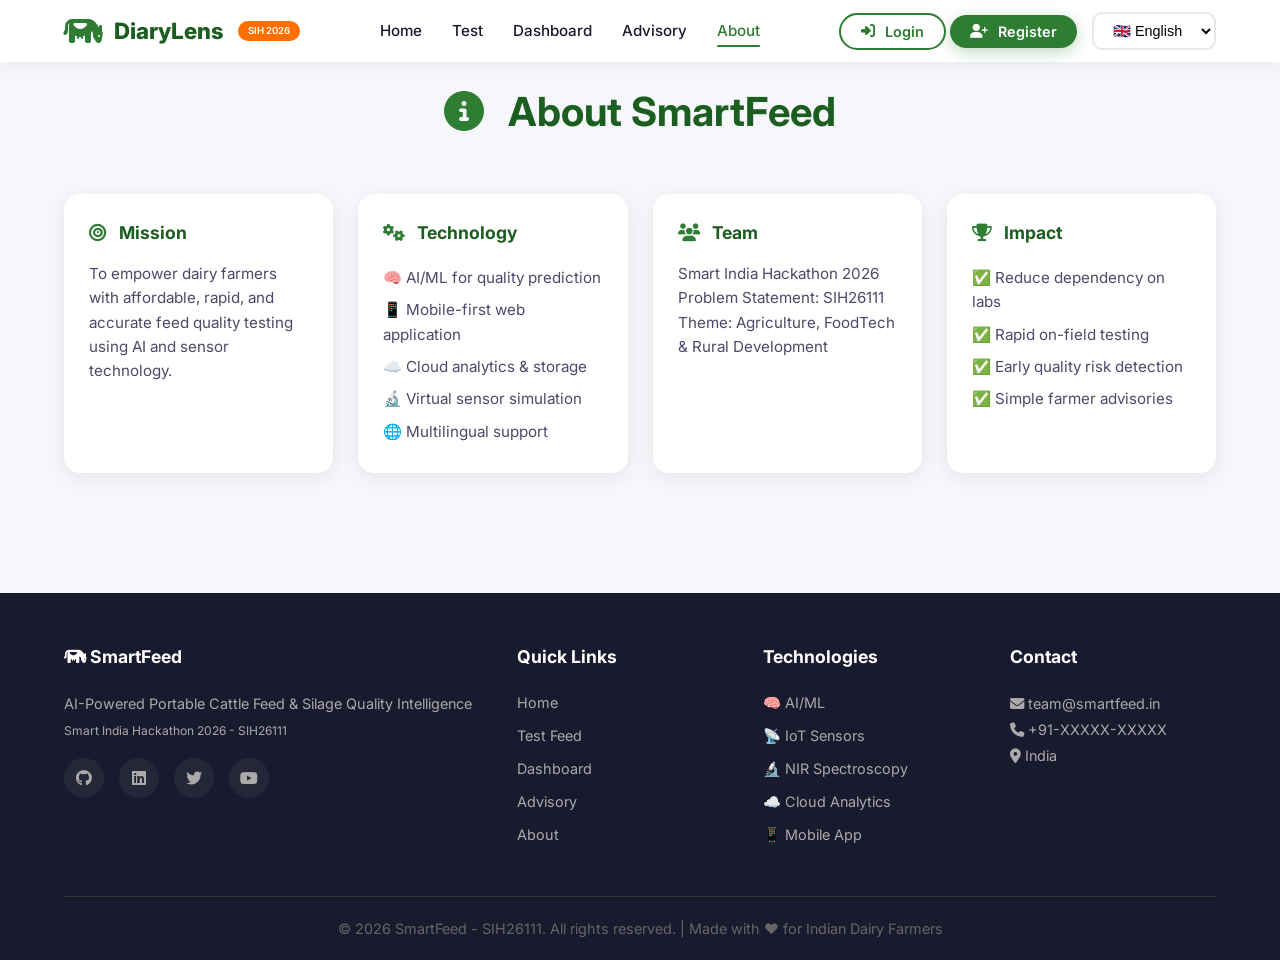
==== about.html @ 50cbd3c6 "Updated frontend pages and styling" ====
<!DOCTYPE html>
<html lang="en">
<head>
    <meta charset="UTF-8" />
    <meta name="viewport" content="width=device-width, initial-scale=1.0"/>
    <title>About - SmartFeed</title>
    <link rel="stylesheet" href="https://cdnjs.cloudflare.com/ajax/libs/font-awesome/6.5.0/css/all.min.css"/>
    <link href="https://fonts.googleapis.com/css2?family=Inter:wght@400;500;600;700;800&display=swap" rel="stylesheet"/>
    <link rel="stylesheet" href="css/style.css"/>
</head>
<body>
    <nav class="navbar" id="navbar">
        <div class="nav-container">
            <div class="nav-logo">
                <i class="fas fa-cow"></i>
                <span>DiaryLens</span>
                <span class="badge">SIH 2026</span>
            </div>
            <ul class="nav-menu">
                <li><a href="index.html" data-i18n="nav_home"><i class="fas fa-home"></i> Home</a></li>
                <li><a href="test.html" data-i18n="nav_test"><i class="fas fa-flask"></i> Test</a></li>
                <li><a href="dashboard.html" data-i18n="nav_dashboard"><i class="fas fa-chart-pie"></i> Dashboard</a></li>
                <li><a href="reports.html" data-i18n="nav_advisory"><i class="fas fa-list-check"></i> Advisory</a></li>
                <li><a href="about.html" class="active" data-i18n="nav_about"><i class="fas fa-info-circle"></i> About</a></li>
            </ul>
            <div class="nav-right">
                <div class="auth-buttons" id="authButtons">
                    <button onclick="showLoginModal()" class="btn-secondary" style="padding: 8px 20px; font-size: 0.9rem;">
                        <i class="fas fa-sign-in-alt"></i> <span data-i18n="login">Login</span>
                    </button>
                    <button onclick="showRegisterModal()" class="btn-primary" style="padding: 8px 20px; font-size: 0.9rem;">
                        <i class="fas fa-user-plus"></i> <span data-i18n="register">Register</span>
                    </button>
                </div>
                <div class="auth-buttons" id="authUserInfo" style="display: none;">
                    <span id="userNameDisplay" style="font-weight: 600; color: var(--primary-dark);">
                        <i class="fas fa-user-circle"></i> <span id="userNameText"></span>
                    </span>
                    <button onclick="logoutUser()" class="btn-secondary" style="padding: 8px 20px; font-size: 0.9rem; background: #ffcdd2; color: #c62828; border-color: #c62828;">
                        <i class="fas fa-sign-out-alt"></i> <span data-i18n="logout">Logout</span>
                    </button>
                </div>
                <div class="language-selector">
                    <select id="languageSelect">
                        <option value="en">🇬🇧 English</option>
                        <option value="hi">🇮🇳 हिंदी</option>
                        <option value="ta">🇮🇳 தமிழ்</option>
                        <option value="te">🇮🇳 తెలుగు</option>
                        <option value="mr">🇮🇳 मराठी</option>
                    </select>
                </div>
                <button class="nav-toggle" id="navToggle">
                    <i class="fas fa-bars"></i>
                </button>
            </div>
        </div>
    </nav>

    <section id="about" class="about-section">
        <h2 class="section-title"><i class="fas fa-info-circle"></i> <span data-i18n="about_title">About SmartFeed</span></h2>
        <div class="about-content">
            <div class="about-grid">
                <div class="about-card">
                    <h3><i class="fas fa-bullseye"></i> <span data-i18n="about_mission">Mission</span></h3>
                    <p data-i18n="about_mission_text">To empower dairy farmers with affordable, rapid, and accurate feed quality testing using AI and sensor technology.</p>
                </div>
                <div class="about-card">
                    <h3><i class="fas fa-cogs"></i> <span data-i18n="about_technology">Technology</span></h3>
                    <ul>
                        <li>🧠 AI/ML for quality prediction</li>
                        <li>📱 Mobile-first web application</li>
                        <li>☁️ Cloud analytics & storage</li>
                        <li>🔬 Virtual sensor simulation</li>
                        <li>🌐 Multilingual support</li>
                    </ul>
                </div>
                <div class="about-card">
                    <h3><i class="fas fa-users"></i> <span data-i18n="about_team">Team</span></h3>
                    <p>Smart India Hackathon 2026<br>
                    Problem Statement: SIH26111<br>
                    Theme: Agriculture, FoodTech & Rural Development</p>
                </div>
                <div class="about-card">
                    <h3><i class="fas fa-trophy"></i> <span data-i18n="about_impact">Impact</span></h3>
                    <ul>
                        <li>✅ Reduce dependency on labs</li>
                        <li>✅ Rapid on-field testing</li>
                        <li>✅ Early quality risk detection</li>
                        <li>✅ Simple farmer advisories</li>
                    </ul>
                </div>
            </div>
        </div>
    </section>

    <!-- LOGIN / REGISTER MODALS -->
    <div id="loginModal" style="display: none; position: fixed; top: 0; left: 0; width: 100%; height: 100%; background: rgba(0,0,0,0.5); z-index: 9999; justify-content: center; align-items: center;">
        <div style="background: white; padding: 30px; border-radius: 16px; max-width: 400px; width: 90%; box-shadow: 0 20px 60px rgba(0,0,0,0.3);">
            <h3 style="margin-bottom: 20px; color: var(--primary-dark);"><i class="fas fa-sign-in-alt" style="color: var(--primary);"></i> Login</h3>
            <input type="text" id="loginUsername" placeholder="Username" style="width: 100%; padding: 12px; margin-bottom: 12px; border: 2px solid #ddd; border-radius: 8px; font-size: 1rem;">
            <input type="password" id="loginPassword" placeholder="Password" style="width: 100%; padding: 12px; margin-bottom: 20px; border: 2px solid #ddd; border-radius: 8px; font-size: 1rem;">
            <button onclick="handleLogin()" class="btn-primary" style="width: 100%; justify-content: center;">Login</button>
            <button onclick="closeLoginModal()" style="width: 100%; margin-top: 10px; padding: 12px; border: none; background: #f5f5f5; border-radius: 8px; cursor: pointer; font-weight: 600;">Cancel</button>
        </div>
    </div>

    <div id="registerModal" style="display: none; position: fixed; top: 0; left: 0; width: 100%; height: 100%; background: rgba(0,0,0,0.5); z-index: 9999; justify-content: center; align-items: center;">
        <div style="background: white; padding: 30px; border-radius: 16px; max-width: 400px; width: 90%; box-shadow: 0 20px 60px rgba(0,0,0,0.3);">
            <h3 style="margin-bottom: 20px; color: var(--primary-dark);"><i class="fas fa-user-plus" style="color: var(--primary);"></i> Register</h3>
            <input type="text" id="regUsername" placeholder="Username *" style="width: 100%; padding: 12px; margin-bottom: 12px; border: 2px solid #ddd; border-radius: 8px; font-size: 1rem;">
            <input type="email" id="regEmail" placeholder="Email *" style="width: 100%; padding: 12px; margin-bottom: 12px; border: 2px solid #ddd; border-radius: 8px; font-size: 1rem;">
            <input type="text" id="regFullName" placeholder="Full Name" style="width: 100%; padding: 12px; margin-bottom: 12px; border: 2px solid #ddd; border-radius: 8px; font-size: 1rem;">
            <input type="password" id="regPassword" placeholder="Password *" style="width: 100%; padding: 12px; margin-bottom: 20px; border: 2px solid #ddd; border-radius: 8px; font-size: 1rem;">
            <button onclick="handleRegister()" class="btn-primary" style="width: 100%; justify-content: center;">Register</button>
            <button onclick="closeRegisterModal()" style="width: 100%; margin-top: 10px; padding: 12px; border: none; background: #f5f5f5; border-radius: 8px; cursor: pointer; font-weight: 600;">Cancel</button>
        </div>
    </div>

    <footer>
        <div class="footer-content">
            <div class="footer-section">
                <h4><i class="fas fa-cow"></i> SmartFeed</h4>
                <p>AI-Powered Portable Cattle Feed &amp; Silage Quality Intelligence</p>
                <p><small>Smart India Hackathon 2026 - SIH26111</small></p>
                <div class="social-links">
                    <a href="#"><i class="fab fa-github"></i></a>
                    <a href="#"><i class="fab fa-linkedin"></i></a>
                    <a href="#"><i class="fab fa-twitter"></i></a>
                    <a href="#"><i class="fab fa-youtube"></i></a>
                </div>
            </div>
            <div class="footer-section">
                <h4>Quick Links</h4>
                <ul>
                    <li><a href="index.html">Home</a></li>
                    <li><a href="test.html">Test Feed</a></li>
                    <li><a href="dashboard.html">Dashboard</a></li>
                    <li><a href="reports.html">Advisory</a></li>
                    <li><a href="about.html">About</a></li>
                </ul>
            </div>
            <div class="footer-section">
                <h4>Technologies</h4>
                <ul>
                    <li>🧠 AI/ML</li>
                    <li>📡 IoT Sensors</li>
                    <li>🔬 NIR Spectroscopy</li>
                    <li>☁️ Cloud Analytics</li>
                    <li>📱 Mobile App</li>
                </ul>
            </div>
            <div class="footer-section">
                <h4>Contact</h4>
                <p><i class="fas fa-envelope"></i> team@smartfeed.in</p>
                <p><i class="fas fa-phone"></i> +91-XXXXX-XXXXX</p>
                <p><i class="fas fa-map-marker-alt"></i> India</p>
            </div>
        </div>
        <div class="footer-bottom">
            <p>&copy; 2026 SmartFeed - SIH26111. All rights reserved. | Made with ❤️ for Indian Dairy Farmers</p>
        </div>
    </footer>

    <script src="js/languages.js"></script>
    <script src="js/main.js"></script>
</body>
</html>
---- css/style.css ----
/* ============================================
   SMARTFEED - MAIN STYLES
   SIH 2026 - Problem Statement SIH26111
   ============================================ */

/* ----- CSS Variables ----- */
:root {
    --primary: #2e7d32;
    --primary-light: #4caf50;
    --primary-dark: #1b5e20;
    --primary-bg: #e8f5e9;
    --secondary: #ff6f00;
    --secondary-light: #ffb300;
    --danger: #c62828;
    --warning: #e65100;
    --info: #0d47a1;
    --text-dark: #1a1a2e;
    --text-light: #4a4a6a;
    --text-muted: #888;
    --bg-light: #f5f7fa;
    --bg-white: #ffffff;
    --shadow: 0 4px 20px rgba(0, 0, 0, 0.08);
    --shadow-hover: 0 8px 30px rgba(0, 0, 0, 0.15);
    --border-radius: 16px;
    --transition: all 0.3s ease;
    --font-family: 'Inter', -apple-system, BlinkMacSystemFont, 'Segoe UI', sans-serif;
}

/* ----- Reset & Base ----- */
* {
    margin: 0;
    padding: 0;
    box-sizing: border-box;
}

html {
    scroll-behavior: smooth;
}

body {
    font-family: var(--font-family);
    line-height: 1.6;
    color: var(--text-dark);
    background: var(--bg-light);
    overflow-x: hidden;
}

a {
    text-decoration: none;
    color: inherit;
}

/* ----- Scrollbar ----- */
::-webkit-scrollbar {
    width: 8px;
}
::-webkit-scrollbar-track {
    background: var(--bg-light);
}
::-webkit-scrollbar-thumb {
    background: var(--primary-light);
    border-radius: 10px;
}
::-webkit-scrollbar-thumb:hover {
    background: var(--primary);
}

/* ----- Navigation ----- */
.navbar {
    background: rgba(255, 255, 255, 0.95);
    backdrop-filter: blur(10px);
    box-shadow: 0 2px 20px rgba(0, 0, 0, 0.06);
    position: fixed;
    width: 100%;
    top: 0;
    z-index: 1000;
    padding: 0 5%;
    transition: var(--transition);
}

.navbar.scrolled {
    box-shadow: 0 4px 30px rgba(0, 0, 0, 0.1);
}

.nav-container {
    display: flex;
    justify-content: space-between;
    align-items: center;
    padding: 12px 0;
    max-width: 1400px;
    margin: 0 auto;
}

.nav-logo {
    display: flex;
    align-items: center;
    gap: 10px;
    font-size: 1.4rem;
    font-weight: 800;
    color: var(--primary-dark);
}

.nav-logo i {
    font-size: 2rem;
    color: var(--primary);
}

.badge {
    background: var(--secondary);
    color: white;
    font-size: 0.6rem;
    font-weight: 600;
    padding: 2px 10px;
    border-radius: 20px;
    margin-left: 5px;
}

.nav-menu {
    display: flex;
    list-style: none;
    gap: 30px;
    align-items: center;
}

.nav-menu a {
    font-weight: 500;
    color: var(--text-dark);
    transition: var(--transition);
    padding: 5px 0;
    position: relative;
    font-size: 0.95rem;
}

.nav-menu a i {
    margin-right: 6px;
    font-size: 0.85rem;
}

.nav-menu a:hover,
.nav-menu a.active {
    color: var(--primary);
}

.nav-menu a::after {
    content: '';
    position: absolute;
    width: 0;
    height: 2.5px;
    bottom: -2px;
    left: 0;
    background: var(--primary);
    transition: var(--transition);
    border-radius: 10px;
}

.nav-menu a:hover::after,
.nav-menu a.active::after {
    width: 100%;
}

.nav-right {
    display: flex;
    align-items: center;
    gap: 15px;
}

.language-selector select {
    padding: 8px 15px;
    border-radius: 10px;
    border: 2px solid #e8e8e8;
    background: white;
    cursor: pointer;
    font-weight: 500;
    font-size: 0.9rem;
    transition: var(--transition);
}

.language-selector select:hover {
    border-color: var(--primary-light);
}

.nav-toggle {
    display: none;
    background: none;
    border: none;
    font-size: 1.5rem;
    cursor: pointer;
    color: var(--text-dark);
}

/* ----- Hero Section ----- */
.hero {
    margin-top: 76px;
    padding: 80px 5%;
    background: linear-gradient(135deg, #e8f5e9 0%, #c8e6c9 50%, #a5d6a7 100%);
    text-align: center;
    position: relative;
    overflow: hidden;
}

.hero::before {
    content: '';
    position: absolute;
    top: -50%;
    right: -20%;
    width: 500px;
    height: 500px;
    background: rgba(76, 175, 80, 0.08);
    border-radius: 50%;
    pointer-events: none;
}

.hero::after {
    content: '';
    position: absolute;
    bottom: -30%;
    left: -10%;
    width: 400px;
    height: 400px;
    background: rgba(76, 175, 80, 0.06);
    border-radius: 50%;
    pointer-events: none;
}

.hero-content {
    position: relative;
    z-index: 1;
}

.hero-badge {
    display: inline-block;
    background: rgba(46, 125, 50, 0.12);
    color: var(--primary-dark);
    padding: 8px 20px;
    border-radius: 50px;
    font-size: 0.85rem;
    font-weight: 600;
    margin-bottom: 20px;
}

.hero-badge i {
    margin-right: 8px;
}

.hero-content h1 {
    font-size: 3.2rem;
    font-weight: 800;
    margin-bottom: 20px;
    color: var(--primary-dark);
    line-height: 1.2;
}

.hero-content p {
    font-size: 1.2rem;
    color: var(--text-light);
    margin-bottom: 30px;
    max-width: 700px;
    margin-left: auto;
    margin-right: auto;
}

.hero-content .highlight {
    color: var(--secondary);
    font-weight: 600;
}

.hero-buttons {
    display: flex;
    gap: 15px;
    justify-content: center;
    flex-wrap: wrap;
}

.btn-primary,
.btn-secondary,
.btn-tertiary {
    padding: 14px 32px;
    border: none;
    border-radius: 50px;
    font-size: 1rem;
    font-weight: 600;
    cursor: pointer;
    transition: var(--transition);
    display: inline-flex;
    align-items: center;
    gap: 10px;
    font-family: var(--font-family);
}

.btn-primary {
    background: var(--primary);
    color: white;
    box-shadow: 0 4px 15px rgba(46, 125, 50, 0.3);
}

.btn-primary:hover {
    background: var(--primary-dark);
    transform: translateY(-3px);
    box-shadow: 0 8px 25px rgba(46, 125, 50, 0.4);
}

.btn-secondary {
    background: white;
    color: var(--primary);
    border: 2px solid var(--primary);
}

.btn-secondary:hover {
    background: var(--primary);
    color: white;
    transform: translateY(-3px);
    box-shadow: var(--shadow-hover);
}

.btn-tertiary {
    background: rgba(255, 111, 0, 0.1);
    color: var(--secondary);
    border: 2px solid var(--secondary);
}

.btn-tertiary:hover {
    background: var(--secondary);
    color: white;
    transform: translateY(-3px);
    box-shadow: 0 8px 25px rgba(255, 111, 0, 0.3);
}

.hero-stats {
    display: grid;
    grid-template-columns: repeat(4, 1fr);
    gap: 20px;
    margin-top: 60px;
    max-width: 1000px;
    margin-left: auto;
    margin-right: auto;
}

.stat-card {
    background: white;
    padding: 25px 20px;
    border-radius: var(--border-radius);
    box-shadow: var(--shadow);
    transition: var(--transition);
}

.stat-card:hover {
    transform: translateY(-5px);
    box-shadow: var(--shadow-hover);
}

.stat-card i {
    font-size: 2rem;
    color: var(--primary);
    margin-bottom: 8px;
}

.stat-card h3 {
    font-size: 1.5rem;
    color: var(--primary-dark);
    font-weight: 700;
}

.stat-card p {
    font-size: 0.85rem;
    color: var(--text-muted);
}

#connectionStatus {
    font-size: 0.9rem;
}

/* ----- Section Styles ----- */
section {
    padding: 80px 5%;
    max-width: 1400px;
    margin: 0 auto;
}

.section-title {
    font-size: 2.5rem;
    font-weight: 700;
    text-align: center;
    margin-bottom: 50px;
    color: var(--primary-dark);
}

.section-title i {
    color: var(--primary);
    margin-right: 15px;
}

/* ----- Sensor Status Bar ----- */
.sensor-status-bar {
    background: var(--bg-white);
    padding: 15px 25px;
    border-radius: var(--border-radius);
    box-shadow: var(--shadow);
    display: flex;
    justify-content: space-between;
    align-items: center;
    margin-bottom: 30px;
    flex-wrap: wrap;
    gap: 15px;
}

.sensor-indicator {
    display: flex;
    align-items: center;
    gap: 10px;
    font-weight: 500;
}

.dot {
    width: 12px;
    height: 12px;
    border-radius: 50%;
    display: inline-block;
}

.dot.green {
    background: #4caf50;
    animation: pulse-dot 2s infinite;
}

@keyframes pulse-dot {
    0%, 100% { opacity: 1; }
    50% { opacity: 0.3; }
}

.sensor-readings-mini {
    display: flex;
    gap: 20px;
    font-size: 0.9rem;
    color: var(--text-light);
}

.sensor-readings-mini span {
    background: var(--bg-light);
    padding: 4px 12px;
    border-radius: 20px;
    font-weight: 500;
}

/* ----- Test Section ----- */
.test-section {
    background: var(--bg-white);
}

.test-container {
    display: grid;
    /* Give the form column more space so the input selection is wider and page looks balanced */
    grid-template-columns: 65% 35%;
    gap: 40px;
    align-items: start;
}

.test-form {
    background: var(--bg-light);
    padding: 30px;
    border-radius: var(--border-radius);
    box-shadow: var(--shadow);
}

/* Ensure the form content uses full column width and input cards fill available space */
.test-form {
    width: 100%;
}

.input-card {
    width: 100%;
}

/* Responsive: stack columns on narrower screens to avoid cramped layout */
@media (max-width: 980px) {
    .test-container {
        grid-template-columns: 1fr;
        gap: 24px;
    }
    .test-container .test-results {
        order: 2;
    }
}

/* Very small screens: make cards single column for readability */
@media (max-width: 520px) {
    .input-cards {
        grid-template-columns: 1fr;
    }
}

/* ----- Input Selection Cards ----- */
.input-cards {
    margin-top: 6px;
}
.input-card {
    background: white;
    padding: 14px;
    border-radius: 12px;
    box-shadow: var(--shadow);
    cursor: pointer;
    transition: var(--transition);
    display: flex;
    flex-direction: column;
    gap: 8px;
    justify-content: center;
    align-items: flex-start;
    border: 2px solid transparent;
}
.input-card:hover {
    transform: translateY(-4px);
    box-shadow: var(--shadow-hover);
}
.input-card.selected {
    border-color: var(--primary);
    background: linear-gradient(180deg, rgba(46,125,50,0.04), rgba(76,175,80,0.03));
}
.input-card strong { font-weight: 800; color: var(--primary-dark); }


.test-options {
    display: flex;
    gap: 15px;
    margin-bottom: 25px;
}

.test-type-btn {
    padding: 10px 25px;
    border: 2px solid #ddd;
    border-radius: 50px;
    background: white;
    cursor: pointer;
    transition: var(--transition);
    font-weight: 600;
    font-family: var(--font-family);
    font-size: 0.95rem;
}

.test-type-btn:hover {
    border-color: var(--primary-light);
}

.test-type-btn.active {
    background: var(--primary);
    color: white;
    border-color: var(--primary);
}

.form-group {
    margin-bottom: 18px;
}

.form-group label {
    display: block;
    margin-bottom: 6px;
    font-weight: 600;
    color: var(--text-dark);
    font-size: 0.95rem;
}

.form-group label i {
    margin-right: 6px;
    color: var(--primary);
}

.form-group input,
.form-group select {
    width: 100%;
    padding: 12px 15px;
    border: 2px solid #e8e8e8;
    border-radius: 10px;
    font-size: 1rem;
    transition: var(--transition);
    font-family: var(--font-family);
    background: white;
}

.form-group input:focus,
.form-group select:focus {
    border-color: var(--primary);
    outline: none;
    box-shadow: 0 0 0 4px rgba(76, 175, 80, 0.1);
}

.form-group input::placeholder {
    color: #bbb;
}

.form-row {
    display: grid;
    grid-template-columns: 1fr 1fr;
    gap: 18px;
}

.form-actions {
    display: flex;
    gap: 12px;
    margin-top: 20px;
}

.form-actions .btn-secondary,
.form-actions .btn-primary {
    flex: 1;
    justify-content: center;
}

/* ----- Test Results ----- */
.test-results {
    background: var(--bg-light);
    padding: 30px;
    border-radius: var(--border-radius);
    box-shadow: var(--shadow);
    animation: fadeInUp 0.5s ease;
}

@keyframes fadeInUp {
    from {
        opacity: 0;
        transform: translateY(20px);
    }
    to {
        opacity: 1;
        transform: translateY(0);
    }
}

.results-header {
    display: flex;
    justify-content: space-between;
    align-items: center;
    margin-bottom: 20px;
    padding-bottom: 15px;
    border-bottom: 2px solid #e8e8e8;
}

.results-header h3 {
    font-size: 1.3rem;
    color: var(--primary-dark);
}

.result-timestamp {
    font-size: 0.85rem;
    color: var(--text-muted);
}

#resultsContent {
    margin-bottom: 20px;
}

.result-item {
    display: flex;
    justify-content: space-between;
    align-items: center;
    padding: 10px 0;
    border-bottom: 1px solid #f0f0f0;
}

.result-item:last-child {
    border-bottom: none;
}

.result-item .status {
    padding: 3px 14px;
    border-radius: 20px;
    font-size: 0.75rem;
    font-weight: 600;
}

.advisory-box {
    background: #fff8e1;
    padding: 20px;
    border-radius: 12px;
    margin: 20px 0;
    border-left: 4px solid var(--secondary);
}

.advisory-box h4 {
    color: var(--secondary);
    margin-bottom: 8px;
}

.advisory-box p {
    color: var(--text-dark);
    font-weight: 500;
}

.result-actions {
    display: flex;
    gap: 10px;
    margin-top: 15px;
    flex-wrap: wrap;
}

.result-actions .btn-secondary {
    padding: 10px 20px;
    font-size: 0.9rem;
}

/* ----- Dashboard Section ----- */
.dashboard-section {
    background: var(--bg-light);
}

.dashboard-grid {
    display: grid;
    grid-template-columns: 1fr 1fr;
    gap: 30px;
}

.dashboard-card {
    background: white;
    padding: 25px;
    border-radius: var(--border-radius);
    box-shadow: var(--shadow);
    transition: var(--transition);
}

.dashboard-card:hover {
    box-shadow: var(--shadow-hover);
}

.dashboard-card.full-width {
    grid-column: 1 / -1;
}

.dashboard-card h3 {
    margin-bottom: 20px;
    color: var(--primary-dark);
    font-size: 1.1rem;
}

.chart-container {
    height: 250px;
    position: relative;
}

.metrics-grid {
    display: grid;
    grid-template-columns: repeat(3, 1fr);
    gap: 12px;
}

.metric {
    text-align: center;
    padding: 15px;
    background: var(--bg-light);
    border-radius: 12px;
    transition: var(--transition);
}

.metric:hover {
    transform: scale(1.02);
}

.metric-value {
    display: block;
    font-size: 1.8rem;
    font-weight: 700;
    color: var(--primary);
}

.metric-label {
    font-size: 0.8rem;
    color: var(--text-muted);
    font-weight: 500;
}

#recentTests {
    max-height: 300px;
    overflow-y: auto;
}

.recent-test-item {
    display: flex;
    justify-content: space-between;
    align-items: center;
    padding: 12px 15px;
    border-bottom: 1px solid #f0f0f0;
    transition: var(--transition);
}

.recent-test-item:hover {
    background: var(--bg-light);
    border-radius: 8px;
}

.recent-test-item .test-id {
    font-weight: 600;
    font-size: 0.9rem;
}

.recent-test-item .test-quality {
    font-size: 0.8rem;
    font-weight: 600;
    padding: 3px 12px;
    border-radius: 20px;
}

/* ----- Advisory Section ----- */
.advisory-section {
    background: var(--bg-white);
}

.advisory-grid {
    display: grid;
    grid-template-columns: repeat(3, 1fr);
    gap: 25px;
}

.advisory-card {
    background: var(--bg-light);
    padding: 25px;
    border-radius: var(--border-radius);
    box-shadow: var(--shadow);
    transition: var(--transition);
    text-align: center;
}

.advisory-card:hover {
    transform: translateY(-5px);
    box-shadow: var(--shadow-hover);
}

.advisory-card i {
    font-size: 2.5rem;
    color: var(--primary);
    margin-bottom: 15px;
}

.advisory-card h3 {
    margin-bottom: 10px;
    color: var(--primary-dark);
    font-size: 1.1rem;
}

.advisory-card p {
    font-size: 0.9rem;
    color: var(--text-light);
    margin-bottom: 12px;
}

/* ----- Status Badges ----- */
.status {
    display: inline-block;
    padding: 4px 16px;
    border-radius: 20px;
    font-size: 0.75rem;
    font-weight: 600;
}

.status-good {
    background: #c8e6c9;
    color: #2e7d32;
}

.status-warning {
    background: #fff3e0;
    color: #e65100;
}

.status-danger {
    background: #ffcdd2;
    color: #c62828;
}

/* ----- About Section ----- */
.about-section {
    background: var(--bg-light);
}

.about-grid {
    display: grid;
    grid-template-columns: repeat(4, 1fr);
    gap: 25px;
}

.about-card {
    background: white;
    padding: 25px;
    border-radius: var(--border-radius);
    box-shadow: var(--shadow);
    transition: var(--transition);
}

.about-card:hover {
    transform: translateY(-3px);
    box-shadow: var(--shadow-hover);
}

.about-card h3 {
    color: var(--primary-dark);
    margin-bottom: 15px;
    font-size: 1.1rem;
}

.about-card h3 i {
    color: var(--primary);
    margin-right: 8px;
}

.about-card ul {
    list-style: none;
}

.about-card ul li {
    padding: 4px 0;
    color: var(--text-light);
    font-size: 0.95rem;
}

.about-card p {
    color: var(--text-light);
    font-size: 0.95rem;
}

/* ----- Footer ----- */
footer {
    background: #1a1a2e;
    color: white;
    padding: 50px 5% 0;
    margin-top: 40px;
}

.footer-content {
    display: grid;
    grid-template-columns: 2fr 1fr 1fr 1fr;
    gap: 40px;
    max-width: 1400px;
    margin: 0 auto;
}

.footer-section h4 {
    margin-bottom: 20px;
    font-size: 1.1rem;
    font-weight: 700;
}

.footer-section p {
    color: #aaa;
    font-size: 0.9rem;
    line-height: 1.8;
}

.footer-section ul {
    list-style: none;
}

.footer-section ul li {
    margin-bottom: 10px;
    color: #aaa;
    font-size: 0.9rem;
}

.footer-section ul li a {
    transition: var(--transition);
}

.footer-section ul li a:hover {
    color: white;
}

.social-links {
    display: flex;
    gap: 15px;
    margin-top: 15px;
}

.social-links a {
    display: inline-flex;
    align-items: center;
    justify-content: center;
    width: 40px;
    height: 40px;
    background: rgba(255, 255, 255, 0.05);
    border-radius: 50%;
    transition: var(--transition);
    color: #aaa;
}

.social-links a:hover {
    background: var(--primary);
    color: white;
    transform: translateY(-3px);
}

.footer-bottom {
    margin-top: 40px;
    padding: 20px 0;
    border-top: 1px solid #333;
    text-align: center;
    color: #666;
    font-size: 0.9rem;
}

/* ----- Utility Classes ----- */
.text-muted {
    color: var(--text-muted);
}

.text-center {
    text-align: center;
}

/* ----- Responsive Design ----- */
@media (max-width: 1200px) {
    .hero-content h1 {
        font-size: 2.6rem;
    }
    .hero-stats {
        grid-template-columns: repeat(2, 1fr);
    }
    .about-grid {
        grid-template-columns: repeat(2, 1fr);
    }
}

@media (max-width: 992px) {
    .test-container {
        grid-template-columns: 1fr;
    }
    .dashboard-grid {
        grid-template-columns: 1fr;
    }
    .advisory-grid {
        grid-template-columns: repeat(2, 1fr);
    }
    .footer-content {
        grid-template-columns: 1fr 1fr;
    }
}

@media (max-width: 768px) {
    .nav-menu {
        display: none;
        position: absolute;
        top: 100%;
        left: 0;
        right: 0;
        background: white;
        flex-direction: column;
        padding: 20px;
        box-shadow: var(--shadow);
        gap: 15px;
    }
    .nav-menu.open {
        display: flex;
    }
    .nav-toggle {
        display: block;
    }
    
    .hero-content h1 {
        font-size: 2rem;
    }
    .hero-stats {
        grid-template-columns: 1fr 1fr;
    }
    .hero-buttons {
        flex-direction: column;
        align-items: center;
    }
    .hero-buttons .btn-primary,
    .hero-buttons .btn-secondary,
    .hero-buttons .btn-tertiary {
        width: 100%;
        justify-content: center;
    }
    
    .form-row {
        grid-template-columns: 1fr;
    }
    .form-actions {
        flex-direction: column;
    }
    
    .advisory-grid {
        grid-template-columns: 1fr;
    }
    .about-grid {
        grid-template-columns: 1fr;
    }
    .metrics-grid {
        grid-template-columns: repeat(2, 1fr);
    }
    
    .footer-content {
        grid-template-columns: 1fr;
    }
    
    .sensor-status-bar {
        flex-direction: column;
        align-items: stretch;
        text-align: center;
    }
    .sensor-readings-mini {
        flex-wrap: wrap;
        justify-content: center;
    }
    
    .dashboard-card {
        padding: 18px;
    }
    .test-form {
        padding: 20px;
    }
    .test-results {
        padding: 20px;
    }
    .result-actions {
        flex-direction: column;
    }
}

@media (max-width: 480px) {
    .hero-content h1 {
        font-size: 1.6rem;
    }
    .hero-stats {
        grid-template-columns: 1fr;
    }
    .metrics-grid {
        grid-template-columns: 1fr;
    }
    .sensor-readings-mini span {
        font-size: 0.75rem;
    }
    .stat-card h3 {
        font-size: 1.2rem;
    }
    .section-title {
        font-size: 1.8rem;
    }
}

/* ----- Print Styles ----- */
@media print {
    .navbar,
    .hero,
    .sensor-status-bar,
    .form-actions,
    .result-actions,
    .dashboard-section,
    .advisory-section,
    .about-section,
    footer {
        display: none !important;
    }
    .test-results {
        box-shadow: none !important;
        padding: 20px !important;
    }
    body {
        background: white !important;
    }
}
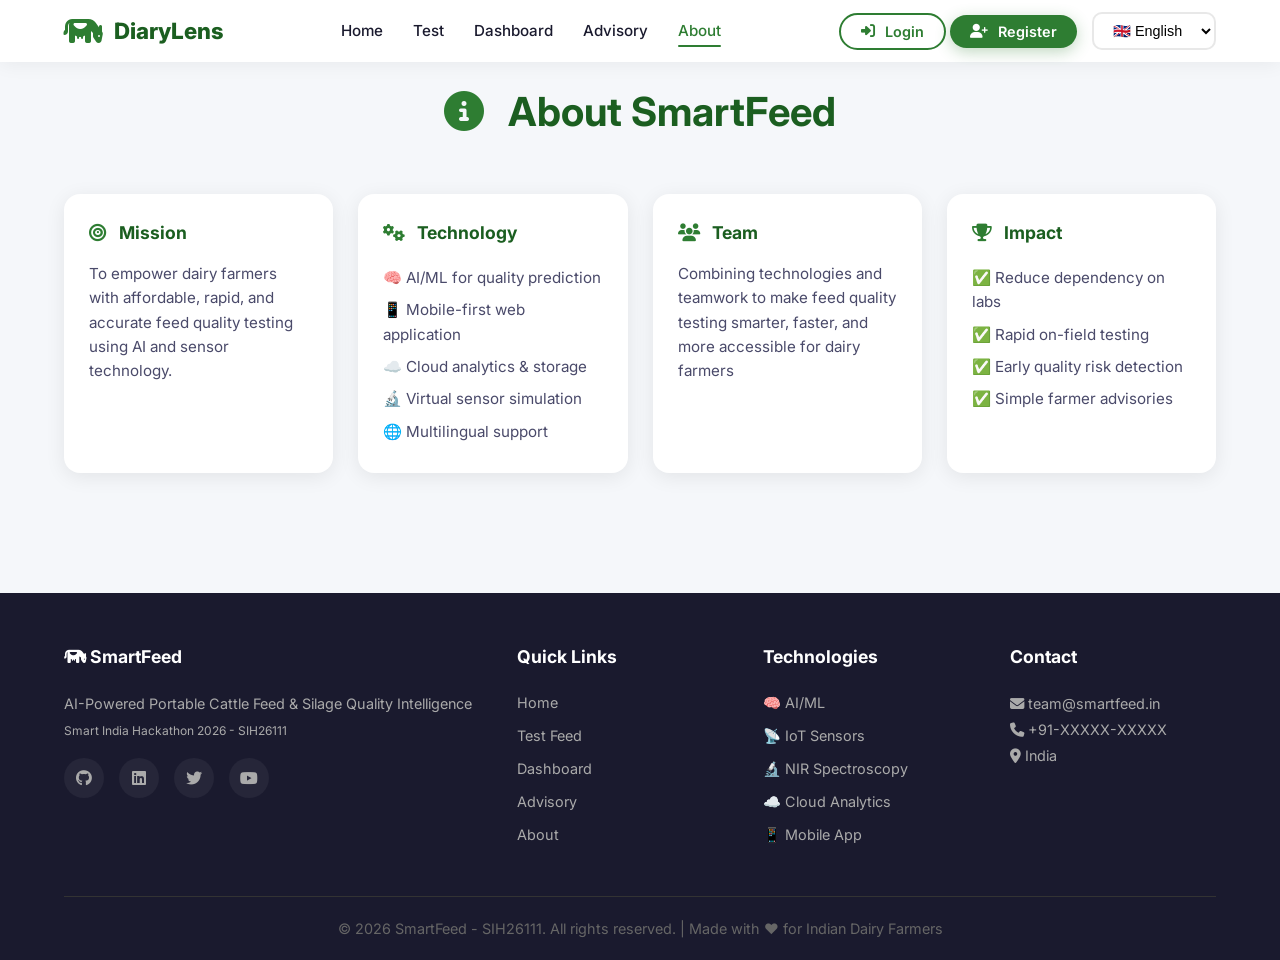
==== commit 08e16af5: "Updated project" ====
--- a/about.html
+++ b/about.html
@@ -14,7 +14,6 @@
             <div class="nav-logo">
                 <i class="fas fa-cow"></i>
                 <span>DiaryLens</span>
-                <span class="badge">SIH 2026</span>
             </div>
             <ul class="nav-menu">
                 <li><a href="index.html" data-i18n="nav_home"><i class="fas fa-home"></i> Home</a></li>
@@ -76,9 +75,7 @@
                 </div>
                 <div class="about-card">
                     <h3><i class="fas fa-users"></i> <span data-i18n="about_team">Team</span></h3>
-                    <p>Smart India Hackathon 2026<br>
-                    Problem Statement: SIH26111<br>
-                    Theme: Agriculture, FoodTech & Rural Development</p>
+                    <p>Combining technologies and teamwork to make feed quality testing smarter, faster, and more accessible for dairy farmers</p>
                 </div>
                 <div class="about-card">
                     <h3><i class="fas fa-trophy"></i> <span data-i18n="about_impact">Impact</span></h3>
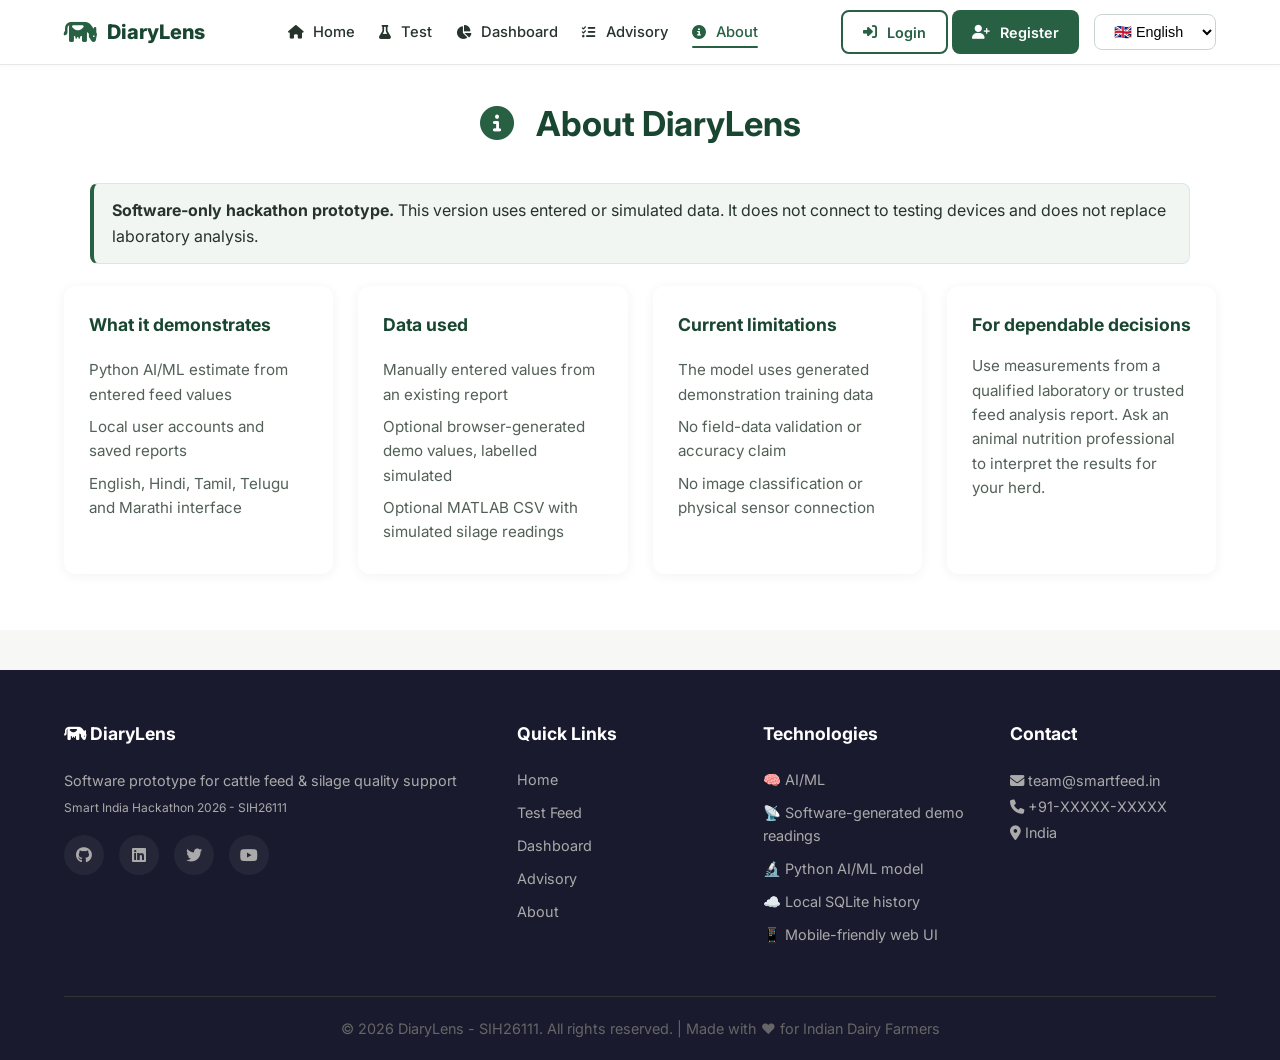
==== commit 376d3716: "updated project code" ====
--- a/about.html
+++ b/about.html
@@ -3,7 +3,7 @@
 <head>
     <meta charset="UTF-8" />
     <meta name="viewport" content="width=device-width, initial-scale=1.0"/>
-    <title>About - SmartFeed</title>
+    <title>About - DiaryLens</title>
     <link rel="stylesheet" href="https://cdnjs.cloudflare.com/ajax/libs/font-awesome/6.5.0/css/all.min.css"/>
     <link href="https://fonts.googleapis.com/css2?family=Inter:wght@400;500;600;700;800&display=swap" rel="stylesheet"/>
     <link rel="stylesheet" href="css/style.css"/>
@@ -16,11 +16,11 @@
                 <span>DiaryLens</span>
             </div>
             <ul class="nav-menu">
-                <li><a href="index.html" data-i18n="nav_home"><i class="fas fa-home"></i> Home</a></li>
-                <li><a href="test.html" data-i18n="nav_test"><i class="fas fa-flask"></i> Test</a></li>
-                <li><a href="dashboard.html" data-i18n="nav_dashboard"><i class="fas fa-chart-pie"></i> Dashboard</a></li>
-                <li><a href="reports.html" data-i18n="nav_advisory"><i class="fas fa-list-check"></i> Advisory</a></li>
-                <li><a href="about.html" class="active" data-i18n="nav_about"><i class="fas fa-info-circle"></i> About</a></li>
+                <li><a href="./index.html" data-i18n="nav_home"><i class="fas fa-home"></i> Home</a></li>
+                <li><a href="./test.html" data-i18n="nav_test"><i class="fas fa-flask"></i> Test</a></li>
+                <li><a href="./dashboard.html" data-i18n="nav_dashboard"><i class="fas fa-chart-pie"></i> Dashboard</a></li>
+                <li><a href="./reports.html" data-i18n="nav_advisory"><i class="fas fa-list-check"></i> Advisory</a></li>
+                <li><a href="./about.html" class="active" data-i18n="nav_about"><i class="fas fa-info-circle"></i> About</a></li>
             </ul>
             <div class="nav-right">
                 <div class="auth-buttons" id="authButtons">
@@ -48,7 +48,7 @@
                         <option value="mr">🇮🇳 मराठी</option>
                     </select>
                 </div>
-                <button class="nav-toggle" id="navToggle">
+                <button class="nav-toggle" id="navToggle" type="button" aria-label="Open navigation menu" aria-expanded="false">
                     <i class="fas fa-bars"></i>
                 </button>
             </div>
@@ -56,46 +56,22 @@
     </nav>
 
     <section id="about" class="about-section">
-        <h2 class="section-title"><i class="fas fa-info-circle"></i> <span data-i18n="about_title">About SmartFeed</span></h2>
-        <div class="about-content">
-            <div class="about-grid">
-                <div class="about-card">
-                    <h3><i class="fas fa-bullseye"></i> <span data-i18n="about_mission">Mission</span></h3>
-                    <p data-i18n="about_mission_text">To empower dairy farmers with affordable, rapid, and accurate feed quality testing using AI and sensor technology.</p>
-                </div>
-                <div class="about-card">
-                    <h3><i class="fas fa-cogs"></i> <span data-i18n="about_technology">Technology</span></h3>
-                    <ul>
-                        <li>🧠 AI/ML for quality prediction</li>
-                        <li>📱 Mobile-first web application</li>
-                        <li>☁️ Cloud analytics & storage</li>
-                        <li>🔬 Virtual sensor simulation</li>
-                        <li>🌐 Multilingual support</li>
-                    </ul>
-                </div>
-                <div class="about-card">
-                    <h3><i class="fas fa-users"></i> <span data-i18n="about_team">Team</span></h3>
-                    <p>Combining technologies and teamwork to make feed quality testing smarter, faster, and more accessible for dairy farmers</p>
-                </div>
-                <div class="about-card">
-                    <h3><i class="fas fa-trophy"></i> <span data-i18n="about_impact">Impact</span></h3>
-                    <ul>
-                        <li>✅ Reduce dependency on labs</li>
-                        <li>✅ Rapid on-field testing</li>
-                        <li>✅ Early quality risk detection</li>
-                        <li>✅ Simple farmer advisories</li>
-                    </ul>
-                </div>
-            </div>
-        </div>
+        <h2 class="section-title"><i class="fas fa-circle-info"></i> <span data-i18n="about_title">About DiaryLens</span></h2>
+        <p class="software-scope-note"><strong>Software-only hackathon prototype.</strong> This version uses entered or simulated data. It does not connect to testing devices and does not replace laboratory analysis.</p>
+        <div class="about-content"><div class="about-grid">
+            <article class="about-card"><h3>What it demonstrates</h3><ul><li>Python AI/ML estimate from entered feed values</li><li>Local user accounts and saved reports</li><li>English, Hindi, Tamil, Telugu and Marathi interface</li></ul></article>
+            <article class="about-card"><h3>Data used</h3><ul><li>Manually entered values from an existing report</li><li>Optional browser-generated demo values, labelled simulated</li><li>Optional MATLAB CSV with simulated silage readings</li></ul></article>
+            <article class="about-card"><h3>Current limitations</h3><ul><li>The model uses generated demonstration training data</li><li>No field-data validation or accuracy claim</li><li>No image classification or physical sensor connection</li></ul></article>
+            <article class="about-card"><h3>For dependable decisions</h3><p>Use measurements from a qualified laboratory or trusted feed analysis report. Ask an animal nutrition professional to interpret the results for your herd.</p></article>
+        </div></div>
     </section>
 
     <!-- LOGIN / REGISTER MODALS -->
     <div id="loginModal" style="display: none; position: fixed; top: 0; left: 0; width: 100%; height: 100%; background: rgba(0,0,0,0.5); z-index: 9999; justify-content: center; align-items: center;">
         <div style="background: white; padding: 30px; border-radius: 16px; max-width: 400px; width: 90%; box-shadow: 0 20px 60px rgba(0,0,0,0.3);">
             <h3 style="margin-bottom: 20px; color: var(--primary-dark);"><i class="fas fa-sign-in-alt" style="color: var(--primary);"></i> Login</h3>
-            <input type="text" id="loginUsername" placeholder="Username" style="width: 100%; padding: 12px; margin-bottom: 12px; border: 2px solid #ddd; border-radius: 8px; font-size: 1rem;">
-            <input type="password" id="loginPassword" placeholder="Password" style="width: 100%; padding: 12px; margin-bottom: 20px; border: 2px solid #ddd; border-radius: 8px; font-size: 1rem;">
+            <input type="text" id="loginUsername" aria-label="Username" placeholder="Username" style="width: 100%; padding: 12px; margin-bottom: 12px; border: 2px solid #ddd; border-radius: 8px; font-size: 1rem;">
+            <input type="password" id="loginPassword" aria-label="Password" placeholder="Password" style="width: 100%; padding: 12px; margin-bottom: 20px; border: 2px solid #ddd; border-radius: 8px; font-size: 1rem;">
             <button onclick="handleLogin()" class="btn-primary" style="width: 100%; justify-content: center;">Login</button>
             <button onclick="closeLoginModal()" style="width: 100%; margin-top: 10px; padding: 12px; border: none; background: #f5f5f5; border-radius: 8px; cursor: pointer; font-weight: 600;">Cancel</button>
         </div>
@@ -104,10 +80,10 @@
     <div id="registerModal" style="display: none; position: fixed; top: 0; left: 0; width: 100%; height: 100%; background: rgba(0,0,0,0.5); z-index: 9999; justify-content: center; align-items: center;">
         <div style="background: white; padding: 30px; border-radius: 16px; max-width: 400px; width: 90%; box-shadow: 0 20px 60px rgba(0,0,0,0.3);">
             <h3 style="margin-bottom: 20px; color: var(--primary-dark);"><i class="fas fa-user-plus" style="color: var(--primary);"></i> Register</h3>
-            <input type="text" id="regUsername" placeholder="Username *" style="width: 100%; padding: 12px; margin-bottom: 12px; border: 2px solid #ddd; border-radius: 8px; font-size: 1rem;">
-            <input type="email" id="regEmail" placeholder="Email *" style="width: 100%; padding: 12px; margin-bottom: 12px; border: 2px solid #ddd; border-radius: 8px; font-size: 1rem;">
-            <input type="text" id="regFullName" placeholder="Full Name" style="width: 100%; padding: 12px; margin-bottom: 12px; border: 2px solid #ddd; border-radius: 8px; font-size: 1rem;">
-            <input type="password" id="regPassword" placeholder="Password *" style="width: 100%; padding: 12px; margin-bottom: 20px; border: 2px solid #ddd; border-radius: 8px; font-size: 1rem;">
+            <input type="text" id="regUsername" aria-label="Username" placeholder="Username *" style="width: 100%; padding: 12px; margin-bottom: 12px; border: 2px solid #ddd; border-radius: 8px; font-size: 1rem;">
+            <input type="email" id="regEmail" aria-label="Email" placeholder="Email *" style="width: 100%; padding: 12px; margin-bottom: 12px; border: 2px solid #ddd; border-radius: 8px; font-size: 1rem;">
+            <input type="text" id="regFullName" aria-label="Full name" placeholder="Full Name" style="width: 100%; padding: 12px; margin-bottom: 12px; border: 2px solid #ddd; border-radius: 8px; font-size: 1rem;">
+            <input type="password" id="regPassword" aria-label="Password" placeholder="Password *" style="width: 100%; padding: 12px; margin-bottom: 20px; border: 2px solid #ddd; border-radius: 8px; font-size: 1rem;">
             <button onclick="handleRegister()" class="btn-primary" style="width: 100%; justify-content: center;">Register</button>
             <button onclick="closeRegisterModal()" style="width: 100%; margin-top: 10px; padding: 12px; border: none; background: #f5f5f5; border-radius: 8px; cursor: pointer; font-weight: 600;">Cancel</button>
         </div>
@@ -116,8 +92,8 @@
     <footer>
         <div class="footer-content">
             <div class="footer-section">
-                <h4><i class="fas fa-cow"></i> SmartFeed</h4>
-                <p>AI-Powered Portable Cattle Feed &amp; Silage Quality Intelligence</p>
+                <h4><i class="fas fa-cow"></i> DiaryLens</h4>
+                <p>Software prototype for cattle feed &amp; silage quality support</p>
                 <p><small>Smart India Hackathon 2026 - SIH26111</small></p>
                 <div class="social-links">
                     <a href="#"><i class="fab fa-github"></i></a>
@@ -129,21 +105,21 @@
             <div class="footer-section">
                 <h4>Quick Links</h4>
                 <ul>
-                    <li><a href="index.html">Home</a></li>
-                    <li><a href="test.html">Test Feed</a></li>
-                    <li><a href="dashboard.html">Dashboard</a></li>
-                    <li><a href="reports.html">Advisory</a></li>
-                    <li><a href="about.html">About</a></li>
+                    <li><a href="./index.html">Home</a></li>
+                    <li><a href="./test.html">Test Feed</a></li>
+                    <li><a href="./dashboard.html">Dashboard</a></li>
+                    <li><a href="./reports.html">Advisory</a></li>
+                    <li><a href="./about.html">About</a></li>
                 </ul>
             </div>
             <div class="footer-section">
                 <h4>Technologies</h4>
                 <ul>
                     <li>🧠 AI/ML</li>
-                    <li>📡 IoT Sensors</li>
-                    <li>🔬 NIR Spectroscopy</li>
-                    <li>☁️ Cloud Analytics</li>
-                    <li>📱 Mobile App</li>
+                    <li>📡 Software-generated demo readings</li>
+                    <li>🔬 Python AI/ML model</li>
+                    <li>☁️ Local SQLite history</li>
+                    <li>📱 Mobile-friendly web UI</li>
                 </ul>
             </div>
             <div class="footer-section">
@@ -154,7 +130,7 @@
             </div>
         </div>
         <div class="footer-bottom">
-            <p>&copy; 2026 SmartFeed - SIH26111. All rights reserved. | Made with ❤️ for Indian Dairy Farmers</p>
+            <p>&copy; 2026 DiaryLens - SIH26111. All rights reserved. | Made with ❤️ for Indian Dairy Farmers</p>
         </div>
     </footer>
 
--- a/css/style.css
+++ b/css/style.css
@@ -728,6 +728,42 @@
     font-size: 1.1rem;
 }
 
+.simulation-badge { display: inline-block; margin-left: 8px; padding: 4px 8px; border-radius: 999px; background: #fff3cd; color: #765b00; font-size: 0.68rem; vertical-align: middle; }
+.matlab-reading-grid { display: grid; grid-template-columns: repeat(auto-fit, minmax(150px, 1fr)); gap: 12px; }
+.matlab-reading-grid[hidden] { display: none; }
+.matlab-reading { display: grid; gap: 6px; padding: 16px; border-radius: 12px; background: var(--bg-light); }
+.matlab-reading strong { color: var(--primary-dark); font-size: 1.3rem; }
+.matlab-reading small { color: #666; }
+.matlab-note { margin-top: 14px; color: #666; font-size: 0.82rem; }
+.form-hint, .model-limitations { color: #666; font-size: 0.82rem; line-height: 1.5; margin: 10px 0; }
+.form-message { color: #b3261e; background: #fff0ee; border-left: 4px solid #b3261e; padding: 10px 12px; border-radius: 6px; }
+.form-loading { color: var(--primary-dark); font-weight: 600; }
+.form-message[hidden], .form-loading[hidden] { display: none; }
+.result-meta { display: grid; grid-template-columns: repeat(auto-fit, minmax(180px, 1fr)); gap: 6px 14px; }
+.dashboard-filters { display: flex; flex-wrap: wrap; align-items: end; gap: 12px; margin-bottom: 16px; padding: 16px; background: #fff; border-radius: 12px; box-shadow: var(--shadow); }
+.dashboard-filters label { display: grid; gap: 5px; color: var(--text-dark); font-size: 0.85rem; font-weight: 600; }
+.dashboard-filters input, .dashboard-filters select { min-height: 40px; padding: 7px 10px; border: 1px solid #d5dbe1; border-radius: 8px; background: white; }
+.report-history-card { margin: 0 0 28px; }
+.report-filters { display: flex; flex-wrap: wrap; align-items: end; gap: 12px; margin-bottom: 12px; }
+.report-filters label { display: grid; gap: 5px; font-size: 0.85rem; }
+.report-filters input, .report-filters select { min-height: 40px; padding: 7px 10px; border: 1px solid #d5dbe1; border-radius: 8px; }
+.saved-report-detail { margin-top: 18px; padding: 20px; border: 1px solid #e2e7eb; border-radius: 12px; background: #fff; }
+.saved-report-detail[hidden] { display: none; }
+@media print {
+    body.print-saved-report .navbar,
+    body.print-saved-report footer,
+    body.print-saved-report .advisory-grid,
+    body.print-saved-report .report-filters,
+    body.print-saved-report #reportHistoryMessage,
+    body.print-saved-report #reportRecords,
+    body.print-saved-report .section-title { display: none !important; }
+    body.print-saved-report .advisory-section,
+    body.print-saved-report .report-history-card,
+    body.print-saved-report #reportDetail { margin: 0; padding: 0; box-shadow: none; border: 0; }
+    body.print-saved-report #reportDetail { display: block !important; }
+}
+
+
 .chart-container {
     height: 250px;
     position: relative;
@@ -1151,4 +1187,137 @@
     body {
         background: white !important;
     }
-}+}
+
+/* DiaryLens professional agricultural interface overrides */
+:root {
+    --primary: #286044;
+    --primary-light: #5b8b70;
+    --primary-dark: #194631;
+    --primary-bg: #eaf1ec;
+    --secondary: #a87924;
+    --secondary-light: #d1a64f;
+    --danger: #ad3d38;
+    --warning: #9a681b;
+    --text-dark: #26342c;
+    --text-light: #526057;
+    --text-muted: #69766e;
+    --bg-light: #f5f7f5;
+    --shadow: 0 2px 12px rgba(31, 55, 40, 0.06);
+    --shadow-hover: 0 5px 18px rgba(31, 55, 40, 0.10);
+    --border-radius: 12px;
+    --transition: color .18s ease, background-color .18s ease, border-color .18s ease, box-shadow .18s ease;
+}
+
+body { color: var(--text-dark); background: #f7f8f6; }
+.navbar { background: rgba(255,255,255,.98); border-bottom: 1px solid #e4e9e5; box-shadow: 0 1px 5px rgba(25,70,49,.04); backdrop-filter: none; }
+.nav-container { min-height: 64px; padding: 8px 0; }
+.nav-logo { font-size: 1.25rem; }
+.nav-logo i { font-size: 1.65rem; }
+.nav-menu { gap: 24px; }
+.nav-menu a { font-size: .92rem; }
+.nav-menu a::after { height: 2px; }
+.language-selector select, .dashboard-filters input, .dashboard-filters select, .report-filters input, .report-filters select,
+.form-group input, .form-group select, .form-group textarea { border: 1px solid #cbd5ce; border-radius: 8px; }
+.btn-primary, .btn-secondary, .btn-tertiary { min-height: 44px; border-radius: 8px; transition: color .18s ease, background-color .18s ease, border-color .18s ease, box-shadow .18s ease; }
+.btn-primary { background: var(--primary); box-shadow: none; }
+.btn-primary:hover, .btn-secondary:hover, .btn-tertiary:hover { transform: none; box-shadow: var(--shadow-hover); }
+.btn-primary:focus-visible, .btn-secondary:focus-visible, .btn-tertiary:focus-visible, a:focus-visible, button:focus-visible,
+input:focus-visible, select:focus-visible, textarea:focus-visible { outline: 3px solid #d29b3b; outline-offset: 2px; }
+section { padding: 96px clamp(18px, 5vw, 64px) 56px; }
+.section-title { font-size: clamp(1.7rem, 3vw, 2.15rem); margin-bottom: 32px; }
+.hero { padding: 94px 5% 58px; background: #edf3ee; text-align: left; }
+.hero::before, .hero::after { display: none; }
+.hero-content { max-width: 1120px; margin: auto; }
+.hero-content h1 { max-width: 850px; font-size: clamp(2rem, 4vw, 3.1rem); }
+.hero-content p { max-width: 720px; margin-left: 0; font-size: 1.08rem; }
+.hero-buttons { justify-content: flex-start; }
+.hero-badge { border-radius: 6px; }
+.stat-card, .dashboard-card, .test-form, .test-results, .advisory-card { border: 1px solid #e2e8e3; border-radius: 12px; box-shadow: var(--shadow); }
+.stat-card:hover, .dashboard-card:hover, .input-card:hover, .advisory-card:hover { transform: none; box-shadow: var(--shadow-hover); }
+.dashboard-section { max-width: 1260px; min-height: 75vh; }
+.dashboard-welcome { display: flex; justify-content: space-between; align-items: center; gap: 24px; margin: 0 auto 24px; }
+.dashboard-welcome h1 { color: var(--primary-dark); font-size: clamp(1.8rem, 3vw, 2.3rem); line-height: 1.2; margin: 4px 0 8px; }
+.dashboard-welcome p { color: var(--text-muted); margin: 0; }
+.dashboard-welcome .eyebrow { color: var(--primary); font-size: .76rem; font-weight: 700; letter-spacing: .09em; }
+.dashboard-welcome-actions { display: flex; flex-wrap: wrap; gap: 10px; }
+.dashboard-welcome-actions a { text-decoration: none; }
+.dashboard-filters { border: 1px solid #e2e8e3; box-shadow: none; padding: 12px 14px; }
+.dashboard-filters label, .report-filters label { font-size: .9rem; }
+#dashboardDataMessage { min-height: 24px; margin: 8px 0 16px; }
+.dashboard-grid { grid-template-columns: minmax(0,1.15fr) minmax(280px,.85fr); gap: 16px; }
+.dashboard-card { padding: 22px; transition: box-shadow .18s ease; }
+.dashboard-card h3 { margin-bottom: 8px; font-size: 1.06rem; }
+.card-description { color: var(--text-muted); font-size: .9rem; margin: 0 0 14px; }
+
+.dashboard-section .metrics-grid { grid-template-columns: repeat(2, minmax(0, 1fr)); }
+.field-help { display: block; margin-top: 4px; color: var(--text-muted); font-size: .82rem; line-height: 1.4; }
+.dashboard-empty { display: grid; justify-items: start; gap: 12px; padding: 20px 0; color: var(--text-muted); }
+
+.software-scope-note { margin: 16px auto 22px; padding: 14px 18px; max-width: 1100px; border: 1px solid #dce7de; border-left: 4px solid var(--primary); border-radius: 8px; background: #f2f6f2; color: var(--text-dark); }
+.dot.simulated { background: var(--secondary-light); }
+.simulation-caption { flex-basis: 100%; color: var(--text-muted); font-size: .82rem; text-align: center; }
+.features-grid { display: grid; grid-template-columns: repeat(3, minmax(0,1fr)); gap: 16px; max-width: 1050px; margin: 0 auto; }
+.features-grid .dashboard-card { text-align: left; padding: 24px; }
+.features-grid .dashboard-card h3 { color: var(--primary-dark); }
+.features-grid .dashboard-card p { color: var(--text-muted); }
+.software-advisory-grid .advisory-card { text-align: left; }
+.software-advisory-grid .advisory-card i { font-size: 1.5rem; margin-bottom: 12px; }
+.software-advisory-grid .advisory-card p { line-height: 1.6; }
+.hero-stats { grid-template-columns: repeat(4, minmax(0,1fr)); }
+.hero-stats .stat-card { min-height: 140px; }
+.hero-stats .stat-card h3 { font-size: 1.1rem; }
+
+@media (max-width: 760px) {
+    .features-grid, .software-advisory-grid { grid-template-columns: 1fr; }
+    .hero-stats { grid-template-columns: repeat(2, minmax(0,1fr)); }
+}
+@media (max-width: 480px) {
+    .hero-stats { grid-template-columns: 1fr; }
+    .software-scope-note { padding: 12px 14px; }
+}
+
+.chart-container { height: 260px; }
+.chart-empty { height: 100%; display: grid; place-items: center; color: var(--text-muted); text-align: center; }
+.chart-empty[hidden] { display: none; }
+.help-steps { color: var(--text-light); padding-left: 22px; margin: 14px 0; }
+.help-steps li { margin: 7px 0; }
+.text-link, .table-link { color: var(--primary-dark); font-weight: 650; text-decoration: underline; text-underline-offset: 3px; }
+.text-link:hover, .table-link:hover { color: var(--primary); }
+.card-heading-row { display: flex; justify-content: space-between; align-items: center; gap: 14px; }
+.table-scroll { overflow-x: auto; }
+.history-table { width: 100%; border-collapse: collapse; font-size: .91rem; }
+.history-table th, .history-table td { padding: 12px 10px; text-align: left; border-bottom: 1px solid #e8ede9; white-space: nowrap; }
+.history-table th { color: var(--text-muted); font-size: .78rem; font-weight: 650; text-transform: uppercase; letter-spacing: .04em; }
+.history-table tbody tr:hover { background: #f8faf8; }
+.status-good { background: #e7f1e9; color: #245b38; }
+.status-warning { background: #fbf0d9; color: #805719; }
+.status-danger, .status-alert { background: #f9e8e6; color: #963c37; }
+.input-card { border: 1px solid #e1e7e2; border-radius: 10px; box-shadow: none; }
+.input-card.selected { background: #f1f6f2; border-color: var(--primary); }
+.form-group input, .form-group select { min-height: 46px; padding: 10px 12px; }
+.form-group label { font-size: .96rem; }
+.form-hint, .model-limitations { color: #5d6b62; }
+.advisory-section, .about-section, .test-section { background: #fff; }
+.advisory-card { box-shadow: none; }
+.report-history-card { margin-top: 18px; }
+
+@media (max-width: 900px) {
+    .dashboard-grid { grid-template-columns: 1fr; }
+}
+@media (max-width: 680px) {
+    section { padding: 88px 16px 40px; }
+    .dashboard-welcome { align-items: flex-start; flex-direction: column; }
+    .dashboard-welcome-actions { width: 100%; }
+    .dashboard-welcome-actions a { flex: 1 1 150px; justify-content: center; }
+    .dashboard-filters { align-items: stretch; }
+    .dashboard-filters label, .dashboard-filters input, .dashboard-filters select { width: 100%; }
+    .history-table thead { display: none; }
+    .history-table, .history-table tbody, .history-table tr, .history-table td { display: block; width: 100%; }
+    .history-table tr { border: 1px solid #e2e8e3; border-radius: 9px; margin: 10px 0; padding: 6px 12px; }
+    .history-table td { display: flex; justify-content: space-between; gap: 12px; padding: 8px 0; white-space: normal; }
+    .history-table td::before { content: attr(data-label); color: var(--text-muted); font-size: .82rem; font-weight: 650; }
+    .card-heading-row { align-items: flex-start; flex-direction: column; }
+    .hero { text-align: left; padding-top: 88px; }
+    .hero-content h1 { font-size: 2rem; }
+}
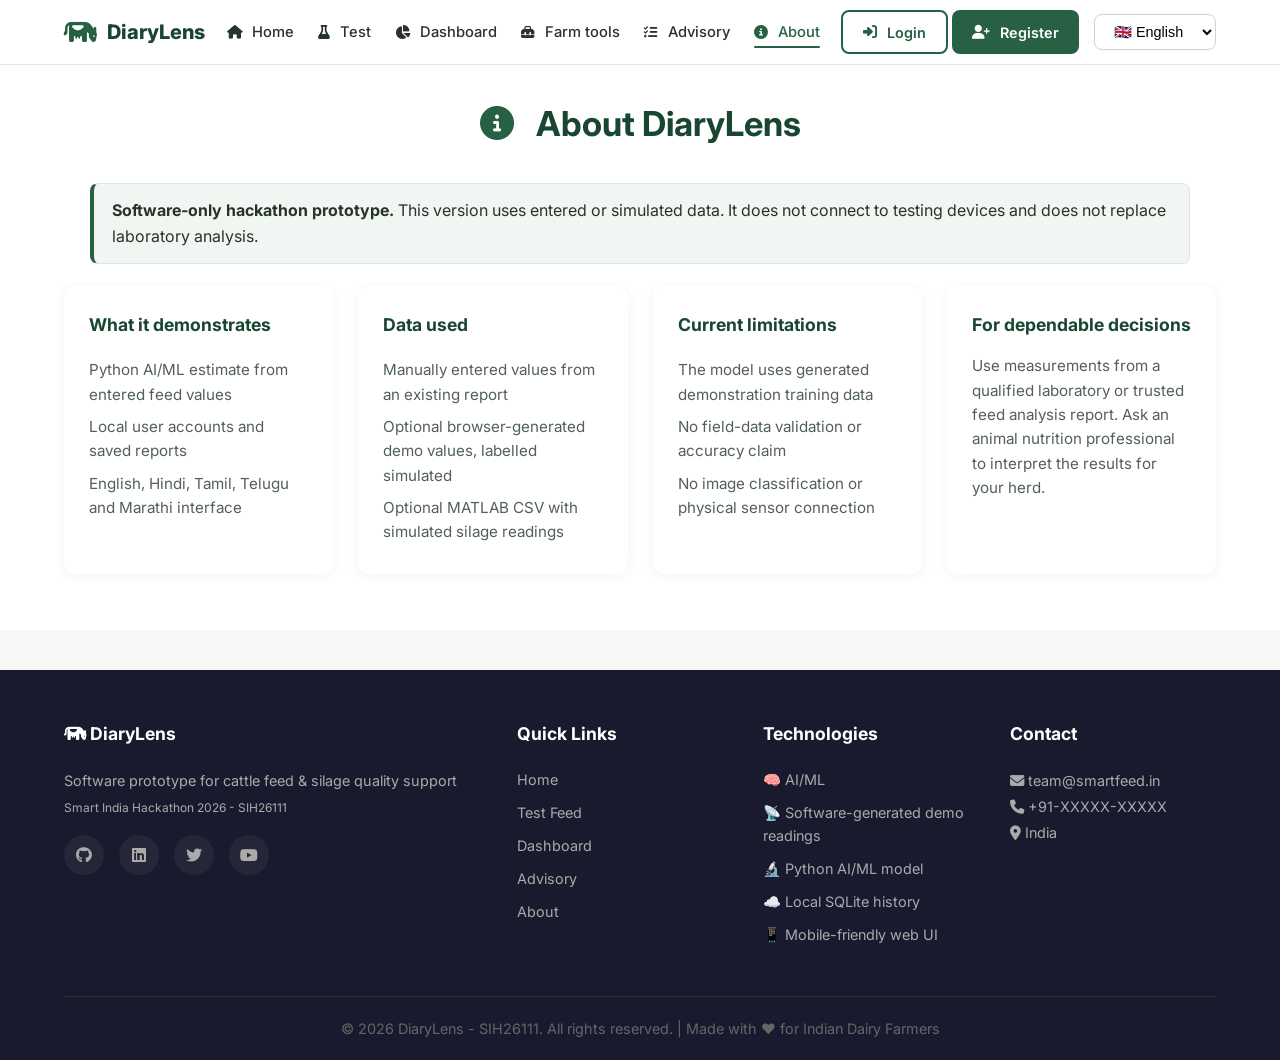
==== commit 78f8d79b: "Updated project code" ====
--- a/about.html
+++ b/about.html
@@ -19,6 +19,7 @@
                 <li><a href="./index.html" data-i18n="nav_home"><i class="fas fa-home"></i> Home</a></li>
                 <li><a href="./test.html" data-i18n="nav_test"><i class="fas fa-flask"></i> Test</a></li>
                 <li><a href="./dashboard.html" data-i18n="nav_dashboard"><i class="fas fa-chart-pie"></i> Dashboard</a></li>
+                <li><a href="./farm-tools.html" data-i18n="nav_tools"><i class="fas fa-toolbox"></i> Farm tools</a></li>
                 <li><a href="./reports.html" data-i18n="nav_advisory"><i class="fas fa-list-check"></i> Advisory</a></li>
                 <li><a href="./about.html" class="active" data-i18n="nav_about"><i class="fas fa-info-circle"></i> About</a></li>
             </ul>
@@ -70,7 +71,7 @@
     <div id="loginModal" style="display: none; position: fixed; top: 0; left: 0; width: 100%; height: 100%; background: rgba(0,0,0,0.5); z-index: 9999; justify-content: center; align-items: center;">
         <div style="background: white; padding: 30px; border-radius: 16px; max-width: 400px; width: 90%; box-shadow: 0 20px 60px rgba(0,0,0,0.3);">
             <h3 style="margin-bottom: 20px; color: var(--primary-dark);"><i class="fas fa-sign-in-alt" style="color: var(--primary);"></i> Login</h3>
-            <input type="text" id="loginUsername" aria-label="Username" placeholder="Username" style="width: 100%; padding: 12px; margin-bottom: 12px; border: 2px solid #ddd; border-radius: 8px; font-size: 1rem;">
+            <input type="text" id="loginUsername" aria-label="Username or email" data-i18n-placeholder="login_identifier" placeholder="Username or email" style="width: 100%; padding: 12px; margin-bottom: 12px; border: 2px solid #ddd; border-radius: 8px; font-size: 1rem;">
             <input type="password" id="loginPassword" aria-label="Password" placeholder="Password" style="width: 100%; padding: 12px; margin-bottom: 20px; border: 2px solid #ddd; border-radius: 8px; font-size: 1rem;">
             <button onclick="handleLogin()" class="btn-primary" style="width: 100%; justify-content: center;">Login</button>
             <button onclick="closeLoginModal()" style="width: 100%; margin-top: 10px; padding: 12px; border: none; background: #f5f5f5; border-radius: 8px; cursor: pointer; font-weight: 600;">Cancel</button>
--- a/css/style.css
+++ b/css/style.css
@@ -739,6 +739,7 @@
 .form-message { color: #b3261e; background: #fff0ee; border-left: 4px solid #b3261e; padding: 10px 12px; border-radius: 6px; }
 .form-loading { color: var(--primary-dark); font-weight: 600; }
 .form-message[hidden], .form-loading[hidden] { display: none; }
+.result-actions button[hidden] { display: none !important; }
 .result-meta { display: grid; grid-template-columns: repeat(auto-fit, minmax(180px, 1fr)); gap: 6px 14px; }
 .dashboard-filters { display: flex; flex-wrap: wrap; align-items: end; gap: 12px; margin-bottom: 16px; padding: 16px; background: #fff; border-radius: 12px; box-shadow: var(--shadow); }
 .dashboard-filters label { display: grid; gap: 5px; color: var(--text-dark); font-size: 0.85rem; font-weight: 600; }
@@ -1321,3 +1322,115 @@
     .hero { text-align: left; padding-top: 88px; }
     .hero-content h1 { font-size: 2rem; }
 }
+
+.farm-tools-page { max-width: 1220px; margin: 78px auto 0; padding: 34px 28px 72px; }
+.tools-heading, .tool-section-heading { display: flex; justify-content: space-between; align-items: center; gap: 24px; }
+.tools-heading { padding: 28px 0 24px; }
+.tools-heading h1 { margin: 4px 0 8px; color: var(--primary-dark); font-size: 2rem; line-height: 1.2; }
+.tools-heading p:not(.eyebrow), .tool-section-heading p:not(.eyebrow) { max-width: 760px; margin: 0; color: var(--text-muted); }
+.eyebrow { color: var(--primary); font-size: .76rem; font-weight: 700; letter-spacing: .08em; }
+.tools-index { position: sticky; top: 64px; z-index: 5; display: flex; gap: 8px; overflow-x: auto; padding: 12px 0; background: #f7f8f6; border-bottom: 1px solid #dfe7e1; }
+.tools-index a { flex: 0 0 auto; padding: 8px 11px; border: 1px solid #d4dfd7; border-radius: 6px; color: var(--primary-dark); background: #fff; font-size: .88rem; font-weight: 600; }
+.tools-integrity-note { display: flex; gap: 10px; align-items: flex-start; margin: 18px 0; padding: 14px 16px; border-left: 4px solid #a87924; border-radius: 5px; background: #fff8e7; line-height: 1.55; }
+.tools-integrity-note i { margin-top: 4px; color: #805719; }
+.farm-tool-section { scroll-margin-top: 126px; padding: 30px 0; border-bottom: 1px solid #dfe7e1; }
+.screening-subfeature { padding: 4px 0 18px; }
+.screening-subfeature + .screening-subfeature { margin-top: 8px; padding-top: 22px; border-top: 1px solid #e2e9e3; }
+.screening-subfeature .tool-section-heading h3 { margin: 3px 0 6px; color: var(--primary-dark); font-size: 1.15rem; }
+.tool-section-heading { align-items: flex-start; margin-bottom: 16px; }
+.tool-section-heading h2 { margin: 3px 0 6px; color: var(--primary-dark); font-size: 1.45rem; }
+.tool-source-tag { flex: 0 0 auto; padding: 6px 9px; border: 1px solid #d6e1d8; border-radius: 5px; background: #edf3ee; color: var(--primary-dark); font-size: .78rem; font-weight: 650; }
+.tool-panel { padding: 22px; border: 1px solid #dfe7e1; border-radius: 8px; background: #fff; }
+.tool-panel h3 { margin: 0 0 14px; color: var(--primary-dark); font-size: 1.08rem; }
+.tool-form-grid { display: grid; grid-template-columns: repeat(2, minmax(0, 1fr)); gap: 14px; margin-bottom: 14px; }
+.tool-form-grid label, .history-controls label { display: grid; gap: 6px; color: var(--text-dark); font-size: .88rem; font-weight: 600; }
+.tool-form-grid input, .tool-form-grid select, .tool-form-grid textarea, .history-controls input, .history-controls select,
+.ingredient-input, .assistant-input-row input { width: 100%; min-width: 0; min-height: 43px; padding: 9px 11px; border: 1px solid #cbd5ce; border-radius: 6px; background: #fff; color: var(--text-dark); font: inherit; }
+.tool-form-grid textarea { resize: vertical; }
+.tool-span-two { grid-column: 1 / -1; }
+.observation-checks { display: grid; grid-template-columns: repeat(3, minmax(0, 1fr)); gap: 10px 14px; margin: 16px 0; padding: 15px; border: 1px solid #dfe7e1; border-radius: 6px; }
+.observation-checks[hidden] { display: none; }
+.observation-checks legend { padding: 0 6px; color: var(--primary-dark); font-weight: 650; }
+.observation-checks label { display: flex; align-items: flex-start; gap: 8px; font-size: .9rem; }
+.observation-checks input { width: 18px; height: 18px; flex: 0 0 auto; accent-color: var(--primary); }
+.photo-preview { display: block; max-width: min(100%, 420px); max-height: 280px; margin: 14px 0; object-fit: contain; border-radius: 6px; }
+.photo-preview[hidden] { display: none; }
+.tool-form-actions, .panel-title-row { display: flex; align-items: center; justify-content: space-between; gap: 12px; }
+.save-state { min-height: 1.4em; color: var(--text-muted); font-size: .86rem; }
+.assessment-result, .calculator-result { margin-top: 14px; padding: 14px; border-left: 4px solid var(--primary); border-radius: 4px; background: #f1f6f2; line-height: 1.55; }
+.assessment-result p { margin: 6px 0 0; }
+.assessment-result[hidden] { display: none; }
+.tool-guidance { display: grid; gap: 6px; padding: 14px 2px; color: var(--text-light); line-height: 1.55; }
+.panel-title-row { justify-content: flex-start; margin-bottom: 12px; }
+.panel-title-row h3 { margin: 0 auto 0 0; }
+.tool-data-table { width: 100%; min-width: 790px; border-collapse: collapse; margin-bottom: 14px; }
+.tool-data-table th, .tool-data-table td { padding: 8px 6px; border-bottom: 1px solid #e6ece7; text-align: left; }
+.tool-data-table th { color: var(--text-muted); font-size: .78rem; }
+.ingredient-input { min-width: 96px; }
+.icon-action { width: 38px; height: 38px; border: 1px solid #d9e2db; border-radius: 6px; background: #fff; color: #8b3a34; cursor: pointer; }
+.comparison-panel { margin-top: 16px; }
+.split-tool-panels { display: grid; grid-template-columns: repeat(2, minmax(0, 1fr)); gap: 16px; }
+.split-tool-panels form > .btn-primary { margin-top: 4px; }
+.assistant-panel { display: grid; gap: 14px; }
+.assistant-quick-questions, .assistant-voice-controls { display: flex; flex-wrap: wrap; align-items: center; gap: 8px; }
+.assistant-quick-questions button { min-height: 38px; padding: 7px 11px; border: 1px solid #cbd8ce; border-radius: 6px; background: #fff; color: var(--primary-dark); cursor: pointer; }
+.assistant-messages { display: grid; align-content: start; gap: 8px; min-height: 90px; max-height: 280px; overflow-y: auto; padding: 12px; border: 1px solid #e0e8e2; border-radius: 6px; background: #fbfcfb; }
+.assistant-message { max-width: min(90%, 760px); margin: 0; padding: 10px 12px; border-radius: 6px; line-height: 1.5; white-space: pre-wrap; }
+.assistant-message-user { justify-self: end; background: #eaf1ec; }
+.assistant-message-assistant { justify-self: start; background: #f3f0e8; }
+.assistant-input-row { display: grid; grid-template-columns: 1fr auto; gap: 8px; }
+.assistant-voice-controls p { flex-basis: 100%; margin: 0; color: var(--text-muted); }
+.assistant-voice-controls small { color: var(--text-muted); }
+.assistant-voice-controls button:disabled { opacity: .55; cursor: not-allowed; }
+.history-controls { display: grid; grid-template-columns: repeat(3, minmax(130px, 1fr)); align-items: end; gap: 10px; margin: 16px 0; }
+.farm-history-list { display: grid; gap: 8px; margin: 12px 0 16px; }
+.farm-history-item { padding: 14px; border-bottom: 1px solid #e2e9e3; background: #fff; }
+.farm-history-item h3 { margin: 0 0 5px; color: var(--primary-dark); font-size: .98rem; text-transform: capitalize; }
+.farm-history-item p { margin: 0 0 5px; color: var(--text-light); overflow-wrap: anywhere; }
+.farm-history-item small { color: var(--text-muted); }
+.history-edit-button, .history-qr-button { min-height: 38px; margin: 8px 8px 0 0; padding: 7px 11px; }
+.record-qr-image { display: block; margin: 12px 0 6px; border: 1px solid #dfe7e1; border-radius: 4px; background: #fff; }
+.farm-history-item > a { color: var(--primary-dark); font-weight: 650; text-decoration: underline; }
+.linked-record-detail { margin: 14px 0; padding: 18px; border: 1px solid #dfe7e1; border-left: 4px solid var(--primary); border-radius: 6px; background: #fff; }
+.linked-record-detail[hidden] { display: none; }
+.linked-record-detail h3 { color: var(--primary-dark); }
+.linked-record-detail pre { max-width: 100%; overflow: auto; padding: 12px; background: #f5f7f5; white-space: pre-wrap; overflow-wrap: anywhere; }
+.saved-report-qr { display: grid; justify-items: start; gap: 8px; margin: 12px 0; }
+.saved-report-qr[hidden] { display: none; }
+.saved-report-qr img { border: 1px solid #dfe7e1; }
+@media print {
+    body.print-farm-record > *:not(.farm-tools-page),
+    body.print-farm-record .farm-tools-page > *:not(#farmHistory),
+    body.print-farm-record #farmHistory > *:not(#linkedRecordDetail),
+    body.print-farm-record #linkedRecordDetail button { display: none !important; }
+    body.print-farm-record .farm-tools-page, body.print-farm-record #farmHistory,
+    body.print-farm-record #linkedRecordDetail { display: block !important; margin: 0; padding: 0; border: 0; box-shadow: none; }
+}
+.auth-modal { position: fixed; inset: 0; z-index: 10000; align-items: center; justify-content: center; padding: 18px; background: rgba(15, 30, 20, .55); }
+.auth-dialog { display: grid; gap: 10px; width: min(100%, 400px); padding: 24px; border-radius: 8px; background: #fff; }
+.auth-dialog input { min-height: 42px; padding: 9px 11px; border: 1px solid #cbd5ce; border-radius: 6px; }
+.sr-only { position: absolute; width: 1px; height: 1px; overflow: hidden; clip: rect(0, 0, 0, 0); white-space: nowrap; }
+
+@media (max-width: 1100px) {
+    .nav-menu { display: none; position: absolute; top: 100%; left: 0; right: 0; flex-direction: column; align-items: stretch; gap: 12px; padding: 18px 24px; background: #fff; box-shadow: var(--shadow); }
+    .nav-menu.open { display: flex; }
+    .nav-toggle { display: block; }
+}
+@media (max-width: 820px) {
+    .farm-tools-page { padding: 20px 16px 56px; }
+    .tools-heading { align-items: flex-start; flex-direction: column; }
+    .tools-heading h1 { font-size: 1.7rem; }
+    .tool-section-heading { flex-direction: column; gap: 10px; }
+    .split-tool-panels { grid-template-columns: 1fr; }
+    .observation-checks { grid-template-columns: repeat(2, minmax(0, 1fr)); }
+    .history-controls { grid-template-columns: repeat(2, minmax(0, 1fr)); }
+}
+@media (max-width: 520px) {
+    .farm-tools-page { margin-top: 70px; padding-inline: 13px; }
+    .tool-panel { padding: 16px; }
+    .tool-form-grid, .history-controls { grid-template-columns: 1fr; }
+    .tool-span-two { grid-column: auto; }
+    .observation-checks { grid-template-columns: 1fr; }
+    .tool-form-actions, .panel-title-row { align-items: stretch; flex-direction: column; }
+    .assistant-input-row { grid-template-columns: 1fr; }
+}
